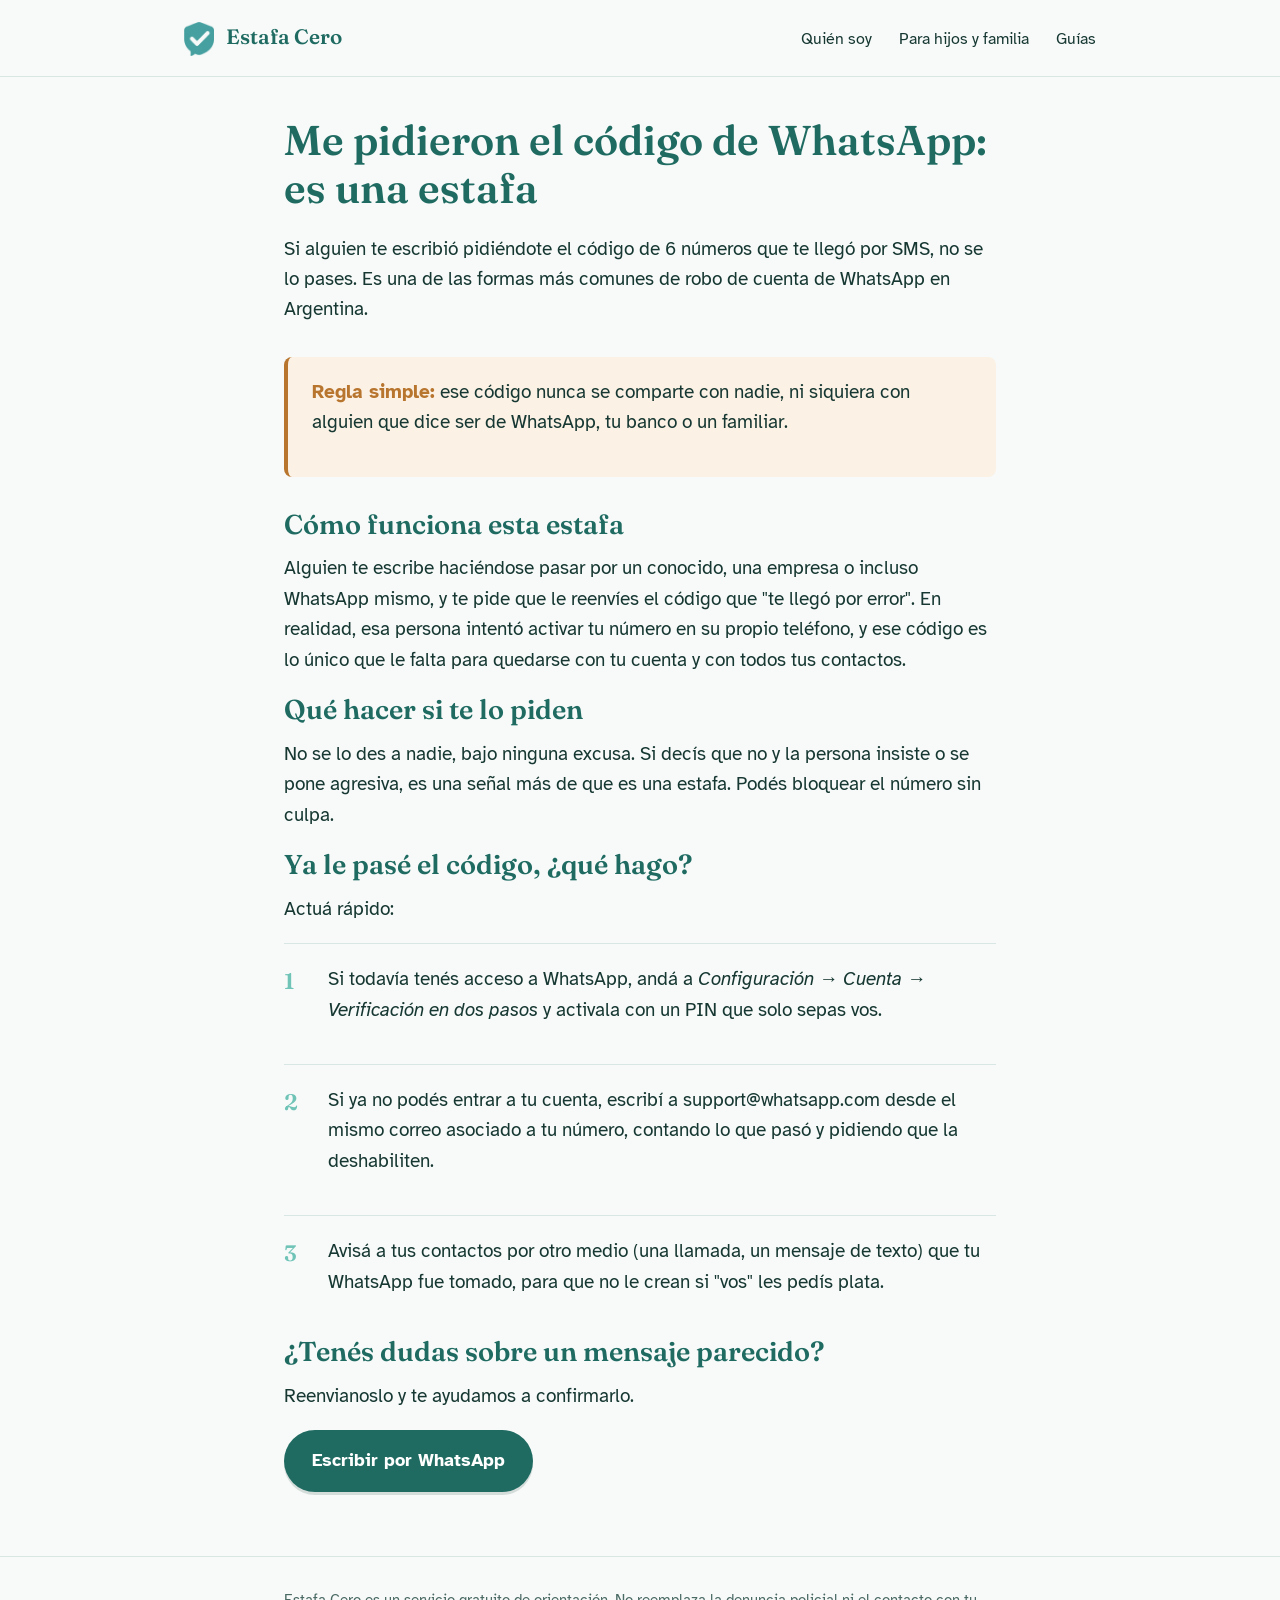
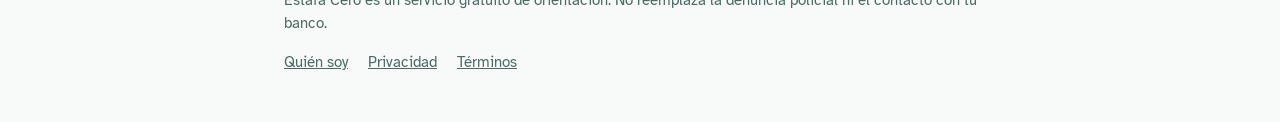
==== codigo-whatsapp.html @ 56cdedc7 "Add files via upload" ====
<!DOCTYPE html>
<html lang="es-AR">
<head>
<meta charset="UTF-8">
<meta name="viewport" content="width=device-width, initial-scale=1">
<title>Me pidieron el código de WhatsApp: es estafa. Qué hacer | Estafa Cero</title>
<meta name="description" content="Si alguien te pidió el código de 6 números que te llegó por SMS, es una estafa para robarte la cuenta de WhatsApp. Te explicamos qué hacer paso a paso.">
<link rel="canonical" href="https://www.estafacero.com.ar/codigo-whatsapp.html">
<meta name="robots" content="index, follow">
<meta property="og:type" content="article">
<meta property="og:title" content="Me pidieron el código de WhatsApp: es estafa">
<meta property="og:description" content="Qué hacer si alguien te pidió el código de verificación de WhatsApp por SMS.">
<meta property="og:url" content="https://www.estafacero.com.ar/codigo-whatsapp.html">
<link rel="icon" href="/favicon.png" type="image/png">
<link rel="preconnect" href="https://fonts.googleapis.com">
<link rel="preconnect" href="https://fonts.gstatic.com" crossorigin>
<link href="https://fonts.googleapis.com/css2?family=Fraunces:wght@500;600;700&family=Atkinson+Hyperlegible:wght@400;700&display=swap" rel="stylesheet">
<link rel="stylesheet" href="/styles.css">

<script type="application/ld+json">
{
  "@context": "https://schema.org",
  "@type": "FAQPage",
  "mainEntity": [
    {
      "@type": "Question",
      "name": "¿Por qué alguien me pide el código de WhatsApp?",
      "acceptedAnswer": {
        "@type": "Answer",
        "text": "Ese código de 6 números es lo único que necesita una persona para activar tu WhatsApp en su propio teléfono y quedarse con tu cuenta. Nadie legítimo lo necesita para nada."
      }
    },
    {
      "@type": "Question",
      "name": "Ya le pasé el código, ¿qué hago?",
      "acceptedAnswer": {
        "@type": "Answer",
        "text": "Abrí WhatsApp de inmediato: si todavía tenés acceso, activá la verificación en dos pasos en Configuración, Cuenta, Verificación en dos pasos. Si ya no podés entrar, escribí un correo a support@whatsapp.com desde el mismo mail asociado a tu cuenta pidiendo que la deshabiliten, y avisá a tus contactos que tu cuenta fue tomada."
      }
    }
  ]
}
</script>
</head>
<body>

<header class="site">
  <div class="wrap-wide">
    <a class="brand" href="/">
      <img src="/logo-icono.png" alt="" aria-hidden="true">
      Estafa Cero
    </a>
    <nav class="site-nav">
      <a href="/quien-soy.html">Quién soy</a>
      <a href="/para-hijos.html">Para hijos y familia</a>
      <a href="/guias.html">Guías</a>
    </nav>
  </div>
</header>

<main>
  <div class="wrap">
    <article style="padding-top:40px">
      <h1>Me pidieron el código de WhatsApp: es una estafa</h1>
      <p class="lead">Si alguien te escribió pidiéndote el código de 6 números que te llegó por SMS, no se lo pases. Es una de las formas más comunes de robo de cuenta de WhatsApp en Argentina.</p>

      <div class="caution-box">
        <p><strong>Regla simple:</strong> ese código nunca se comparte con nadie, ni siquiera con alguien que dice ser de WhatsApp, tu banco o un familiar.</p>
      </div>

      <h2>Cómo funciona esta estafa</h2>
      <p>Alguien te escribe haciéndose pasar por un conocido, una empresa o incluso WhatsApp mismo, y te pide que le reenvíes el código que "te llegó por error". En realidad, esa persona intentó activar tu número en su propio teléfono, y ese código es lo único que le falta para quedarse con tu cuenta y con todos tus contactos.</p>

      <h2>Qué hacer si te lo piden</h2>
      <p>No se lo des a nadie, bajo ninguna excusa. Si decís que no y la persona insiste o se pone agresiva, es una señal más de que es una estafa. Podés bloquear el número sin culpa.</p>

      <h2>Ya le pasé el código, ¿qué hago?</h2>
      <p>Actuá rápido:</p>
      <div class="step">
        <div class="num">1</div>
        <div><p>Si todavía tenés acceso a WhatsApp, andá a <em>Configuración → Cuenta → Verificación en dos pasos</em> y activala con un PIN que solo sepas vos.</p></div>
      </div>
      <div class="step">
        <div class="num">2</div>
        <div><p>Si ya no podés entrar a tu cuenta, escribí a support@whatsapp.com desde el mismo correo asociado a tu número, contando lo que pasó y pidiendo que la deshabiliten.</p></div>
      </div>
      <div class="step">
        <div class="num">3</div>
        <div><p>Avisá a tus contactos por otro medio (una llamada, un mensaje de texto) que tu WhatsApp fue tomado, para que no le crean si "vos" les pedís plata.</p></div>
      </div>

      <h2>¿Tenés dudas sobre un mensaje parecido?</h2>
      <p>Reenvianoslo y te ayudamos a confirmarlo.</p>
      <a class="btn" href="https://wa.me/5493513801708?text=Hola%2C%20tengo%20una%20duda%20sobre%20un%20mensaje" target="_blank" rel="noopener">Escribir por WhatsApp</a>
    </article>
  </div>
</main>

<footer class="site">
  <div class="wrap">
    <p>Estafa Cero es un servicio gratuito de orientación. No reemplaza la denuncia policial ni el contacto con tu banco.</p>
    <div class="foot-links">
      <a href="/quien-soy.html">Quién soy</a>
      <a href="/privacidad.html">Privacidad</a>
      <a href="/terminos.html">Términos</a>
    </div>
  </div>
</footer>

</body>
</html>
---- styles.css ----
:root{
  --bg:#F7FAF9;
  --ink:#173832;
  --teal-deep:#1F6B62;
  --teal:#2C8C82;
  --teal-light:#6FC3B7;
  --teal-pale:#E4F3F0;
  --white:#FFFFFF;
  --caution:#B8752E;
  --caution-bg:#FBF1E5;
  --line:#D8E7E4;
  --radius:14px;
  --maxw:760px;
}
*{box-sizing:border-box}
html{scroll-behavior:smooth}
body{
  margin:0;
  background:var(--bg);
  color:var(--ink);
  font-family:"Atkinson Hyperlegible", "Segoe UI", Arial, sans-serif;
  font-size:19px;
  line-height:1.6;
}
h1,h2,h3{
  font-family:"Fraunces", Georgia, serif;
  font-weight:600;
  line-height:1.15;
  color:var(--teal-deep);
  margin:0 0 .5em;
}
h1{font-size:2.6rem}
h2{font-size:1.7rem}
h3{font-size:1.25rem}
p{margin:0 0 1em}
a{color:var(--teal-deep)}
.wrap{max-width:var(--maxw);margin:0 auto;padding:0 24px}
.wrap-wide{max-width:960px;margin:0 auto;padding:0 24px}

header.site{
  padding:20px 0;
  border-bottom:1px solid var(--line);
}
/* Layout via display:table instead of flexbox: renders identically in every
   modern browser, but also holds up in old/embedded rendering engines
   (in-app browsers, old WebViews, PDF/preview tools) that handle flexbox poorly. */
header.site .wrap-wide{display:table;width:100%;table-layout:fixed}
.brand,
nav.site-nav{display:table-cell;vertical-align:middle}
.brand{width:1%;white-space:nowrap;text-decoration:none;color:var(--teal-deep);font-family:"Fraunces",serif;font-weight:600;font-size:1.3rem}
.brand svg,
.brand img{width:30px;height:auto;vertical-align:middle;margin-right:8px}
nav.site-nav{text-align:right}
nav.site-nav a{
  margin-left:22px;
  text-decoration:none;
  color:var(--ink);
  font-size:0.98rem;
}
nav.site-nav a:hover{color:var(--teal-deep)}
@media (max-width:520px){
  header.site .wrap-wide{display:block}
  .brand,nav.site-nav{display:block;width:auto}
  nav.site-nav{text-align:left;margin-top:8px}
  nav.site-nav a{margin-left:0;margin-right:18px}
}

.hero{padding:56px 0 40px}
.hero .wrap-wide{display:table;width:100%;table-layout:fixed}
.hero .wrap-wide > div{display:table-cell;vertical-align:middle}
.hero .wrap-wide > div:first-child{width:58%;padding-right:48px}
.hero h1{max-width:16ch}
.hero p.lead{font-size:1.2rem;max-width:42ch}
.hero-shield{text-align:center}
.hero-shield svg,
.hero-shield img{width:280px;max-width:100%;height:auto}

.btn{
  display:inline-flex;
  align-items:center;
  gap:10px;
  background:var(--teal-deep);
  color:var(--white);
  text-decoration:none;
  padding:16px 28px;
  border-radius:999px;
  font-size:1.15rem;
  font-weight:700;
  box-shadow:0 3px 0 rgba(23,56,50,.15);
}
.btn:hover{background:var(--teal)}
.btn svg{width:22px;height:22px}
.btn-secondary{
  background:transparent;
  color:var(--teal-deep);
  border:2px solid var(--teal-deep);
  box-shadow:none;
}

.promise{
  background:var(--teal-pale);
  border-radius:var(--radius);
  padding:32px;
  margin:48px 0;
}
.promise h2{margin-bottom:.3em}
.promise ul{margin:16px 0 0;padding-left:0;list-style:none}
.promise li{
  padding-left:34px;
  position:relative;
  margin-bottom:10px;
}
.promise li::before{
  content:"";
  position:absolute;left:0;top:.35em;
  width:20px;height:20px;
  background:var(--teal-deep);
  -webkit-mask:url('data:image/svg+xml;utf8,<svg xmlns="http://www.w3.org/2000/svg" viewBox="0 0 24 24"><path d="M20 6L9 17l-5-5" stroke="black" stroke-width="3" fill="none" stroke-linecap="round" stroke-linejoin="round"/></svg>') center/contain no-repeat;
  mask:url('data:image/svg+xml;utf8,<svg xmlns="http://www.w3.org/2000/svg" viewBox="0 0 24 24"><path d="M20 6L9 17l-5-5" stroke="black" stroke-width="3" fill="none" stroke-linecap="round" stroke-linejoin="round"/></svg>') center/contain no-repeat;
}

.steps{margin:56px 0}
.step{
  display:table;width:100%;table-layout:fixed;
  padding:20px 0;
  border-top:1px solid var(--line);
}
.step:last-child{border-bottom:1px solid var(--line)}
.step > div{display:table-cell;vertical-align:top}
.step .num{
  width:44px;
  font-family:"Fraunces",serif;
  font-size:1.4rem;
  color:var(--teal-light);
  font-weight:600;
}

.caution-box{
  background:var(--caution-bg);
  border-left:4px solid var(--caution);
  border-radius:8px;
  padding:20px 24px;
  margin:32px 0;
}
.caution-box strong{color:var(--caution)}

.guides{margin:56px 0}
.guide-card{
  display:block;
  text-decoration:none;
  color:var(--ink);
  padding:20px 0;
  border-top:1px solid var(--line);
}
.guide-card:last-child{border-bottom:1px solid var(--line)}
.guide-card h3{color:var(--teal-deep);margin-bottom:.2em}
.guide-card span{color:var(--teal);font-size:.95rem}

article img{width:100%;max-width:480px;display:block;height:auto;margin:28px auto}

footer.site{
  margin-top:64px;
  padding:32px 0 48px;
  border-top:1px solid var(--line);
  font-size:.92rem;
  color:#4B6A64;
}
footer.site a{color:#4B6A64}
footer.site .foot-links{margin-top:10px}
footer.site .foot-links a{margin-right:16px}

@media (max-width:760px){
  body{font-size:18px}
  h1{font-size:2.1rem}
  .hero .wrap-wide{display:block}
  .hero .wrap-wide > div{display:block;width:auto;padding-right:0}
  .hero .wrap-wide > div:first-child{margin-top:20px}
  .hero-shield svg,
  .hero-shield img{width:180px}
  .btn{white-space:nowrap}
}
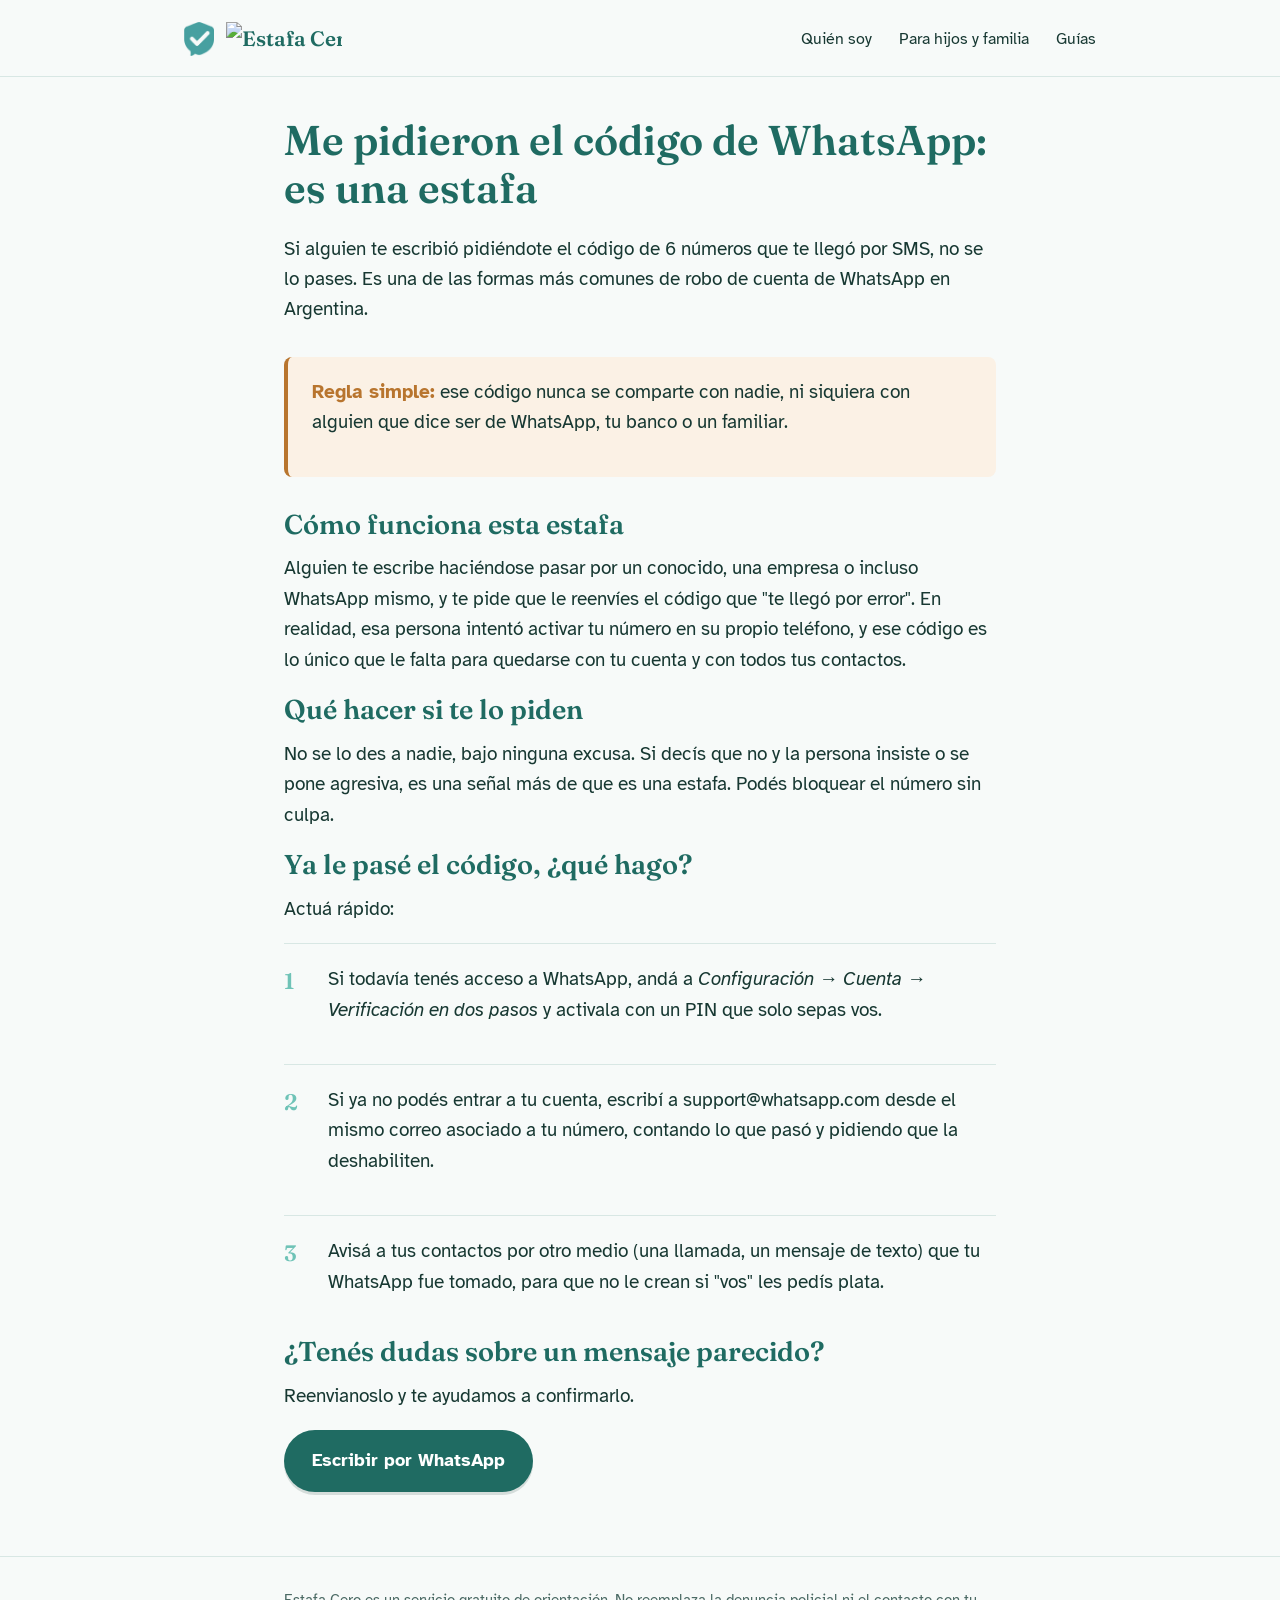
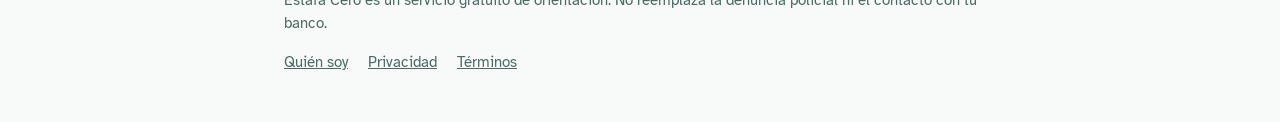
==== commit 45ae11f3: "Update codigo-whatsapp.html" ====
--- a/codigo-whatsapp.html
+++ b/codigo-whatsapp.html
@@ -47,8 +47,8 @@
 <header class="site">
   <div class="wrap-wide">
     <a class="brand" href="/">
-      <img src="/logo-icono.png" alt="" aria-hidden="true">
-      Estafa Cero
+      <img src="/logo-icono.png" alt="" aria-hidden="true" class="brand-icon">
+      <img src="/logo-texto.png" alt="Estafa Cero" class="brand-text">
     </a>
     <nav class="site-nav">
       <a href="/quien-soy.html">Quién soy</a>
--- a/styles.css
+++ b/styles.css
@@ -41,15 +41,13 @@
   padding:20px 0;
   border-bottom:1px solid var(--line);
 }
-/* Layout via display:table instead of flexbox: renders identically in every
-   modern browser, but also holds up in old/embedded rendering engines
-   (in-app browsers, old WebViews, PDF/preview tools) that handle flexbox poorly. */
 header.site .wrap-wide{display:table;width:100%;table-layout:fixed}
 .brand,
 nav.site-nav{display:table-cell;vertical-align:middle}
 .brand{width:1%;white-space:nowrap;text-decoration:none;color:var(--teal-deep);font-family:"Fraunces",serif;font-weight:600;font-size:1.3rem}
 .brand svg,
-.brand img{width:30px;height:auto;vertical-align:middle;margin-right:8px}
+.brand-icon{width:30px;height:auto;vertical-align:middle;margin-right:8px}
+.brand-text{height:24px;width:auto;vertical-align:middle}
 nav.site-nav{text-align:right}
 nav.site-nav a{
   margin-left:22px;
@@ -73,7 +71,7 @@
 .hero p.lead{font-size:1.2rem;max-width:42ch}
 .hero-shield{text-align:center}
 .hero-shield svg,
-.hero-shield img{width:280px;max-width:100%;height:auto}
+.hero-shield img{width:400px;max-width:100%;height:auto}
 
 .btn{
   display:inline-flex;
@@ -176,6 +174,6 @@
   .hero .wrap-wide > div{display:block;width:auto;padding-right:0}
   .hero .wrap-wide > div:first-child{margin-top:20px}
   .hero-shield svg,
-  .hero-shield img{width:180px}
+  .hero-shield img{width:260px}
   .btn{white-space:nowrap}
 }
